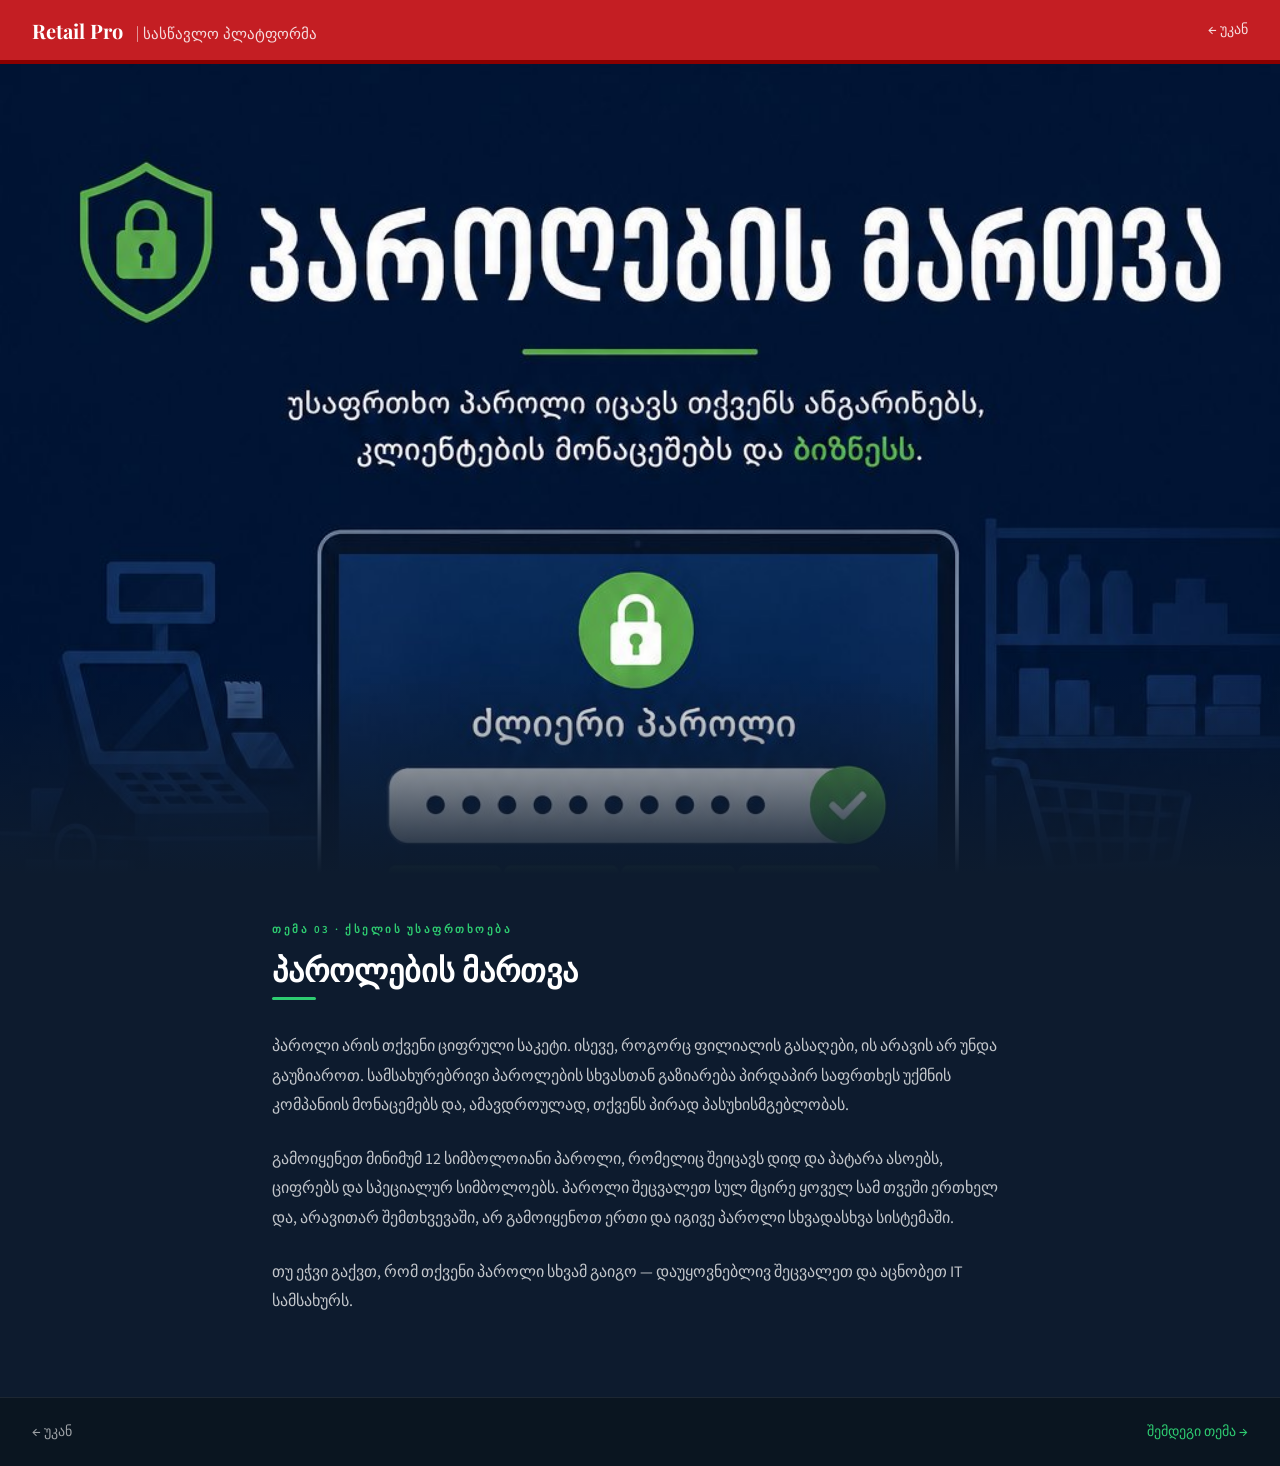
==== password-detail.html @ b62eaf94 "Add files via upload" ====
<!DOCTYPE html>
<html lang="ka">
<head>
  <meta charset="UTF-8" />
  <meta name="viewport" content="width=device-width, initial-scale=1.0" />
  <title>პაროლების მართვა</title>
  <link href="https://fonts.googleapis.com/css2?family=Playfair+Display:wght@400;700&family=Source+Sans+3:wght@400;500;600&display=swap" rel="stylesheet" />
  <style>
    * { margin: 0; padding: 0; box-sizing: border-box; }

    body {
      font-family: 'Source Sans 3', sans-serif;
      color: #fff;
      background: #0d1b2e;
    }

    header {
      background: #C41E23;
      color: #fff;
      padding: 0 2rem;
      display: flex;
      align-items: center;
      justify-content: space-between;
      height: 64px;
      border-bottom: 4px solid #8B0000;
      position: sticky;
      top: 0;
      z-index: 100;
    }

    .logo {
      font-family: 'Playfair Display', serif;
      font-size: 20px;
      font-weight: 700;
    }

    .logo span {
      font-weight: 400;
      opacity: 0.85;
      font-size: 15px;
      margin-left: 8px;
    }

    .back-btn {
      color: rgba(255,255,255,0.85);
      text-decoration: none;
      font-size: 14px;
      font-weight: 500;
      transition: color 0.2s;
    }

    .back-btn:hover { color: #fff; }

    /* ფოტოს სექცია */
    .photo-section {
      position: relative;
      width: 100%;
    }

    .main-photo {
      width: 100%;
      display: block;
      max-height: 90vh;
      object-fit: cover;
      object-position: top;
    }

    /* გარდამავალი ეფექტი ფოტოდან კონტენტზე */
    .photo-fade {
      position: absolute;
      bottom: 0;
      left: 0;
      right: 0;
      height: 200px;
      background: linear-gradient(to bottom, transparent, #0d1b2e);
    }

    /* კონტენტის სექცია */
    .content-section {
      background: #0d1b2e;
      padding: 3rem 2rem 5rem;
      max-width: 800px;
      margin: 0 auto;
    }

    .topic-label {
      font-size: 11px;
      font-weight: 600;
      letter-spacing: 2.5px;
      text-transform: uppercase;
      color: #2ecc71;
      margin-bottom: 0.75rem;
    }

    .content-title {
      font-family: 'Playfair Display', serif;
      font-size: 32px;
      font-weight: 700;
      color: #fff;
      margin-bottom: 0.5rem;
      line-height: 1.25;
    }

    .title-line {
      width: 44px;
      height: 3px;
      background: #2ecc71;
      margin-bottom: 2rem;
      border-radius: 2px;
    }

    .content-text {
      font-size: 16px;
      line-height: 1.85;
      color: rgba(255,255,255,0.75);
      margin-bottom: 1.5rem;
    }

    .content-text:last-child {
      margin-bottom: 0;
    }

    /* გადასვლა უკან */
    .nav-bottom {
      background: #0a1520;
      border-top: 0.5px solid rgba(255,255,255,0.08);
      padding: 1.5rem 2rem;
      display: flex;
      justify-content: space-between;
      align-items: center;
    }

    .nav-btn {
      color: rgba(255,255,255,0.6);
      text-decoration: none;
      font-size: 14px;
      font-weight: 500;
      transition: color 0.2s;
      display: flex;
      align-items: center;
      gap: 6px;
    }

    .nav-btn:hover { color: #fff; }

    .nav-btn.next { color: #2ecc71; }
    .nav-btn.next:hover { color: #27ae60; }

    @media (max-width: 600px) {
      .content-title { font-size: 24px; }
      .content-section { padding: 2rem 1rem 4rem; }
    }
  </style>
</head>
<body>

  <header>
    <div class="logo">Retail Pro <span>| სასწავლო პლატფორმა</span></div>
    <a href="tema3.html" class="back-btn">← უკან</a>
  </header>

  <div class="photo-section">
    <img class="main-photo" src="password-new.png" alt="პაროლების მართვა" />
    <div class="photo-fade"></div>
  </div>

  <div class="content-section">
    <div class="topic-label">თემა 03 · ქსელის უსაფრთხოება</div>
    <div class="content-title">პაროლების მართვა</div>
    <div class="title-line"></div>

    <p class="content-text">
      პაროლი არის თქვენი ციფრული საკეტი. ისევე, როგორც ფილიალის გასაღები, ის არავის არ უნდა გაუზიაროთ. სამსახურებრივი პაროლების სხვასთან გაზიარება პირდაპირ საფრთხეს უქმნის კომპანიის მონაცემებს და, ამავდროულად, თქვენს პირად პასუხისმგებლობას.
    </p>

    <p class="content-text">
      გამოიყენეთ მინიმუმ 12 სიმბოლოიანი პაროლი, რომელიც შეიცავს დიდ და პატარა ასოებს, ციფრებს და სპეციალურ სიმბოლოებს. პაროლი შეცვალეთ სულ მცირე ყოველ სამ თვეში ერთხელ და, არავითარ შემთხვევაში, არ გამოიყენოთ ერთი და იგივე პაროლი სხვადასხვა სისტემაში.
    </p>

    <p class="content-text">
      თუ ეჭვი გაქვთ, რომ თქვენი პაროლი სხვამ გაიგო — დაუყოვნებლივ შეცვალეთ და აცნობეთ IT სამსახურს.
    </p>
  </div>

  <div class="nav-bottom">
    <a href="tema3.html" class="nav-btn">← უკან</a>
    <a href="phishing-detail.html" class="nav-btn next">შემდეგი თემა →</a>
  </div>

</body>
</html>
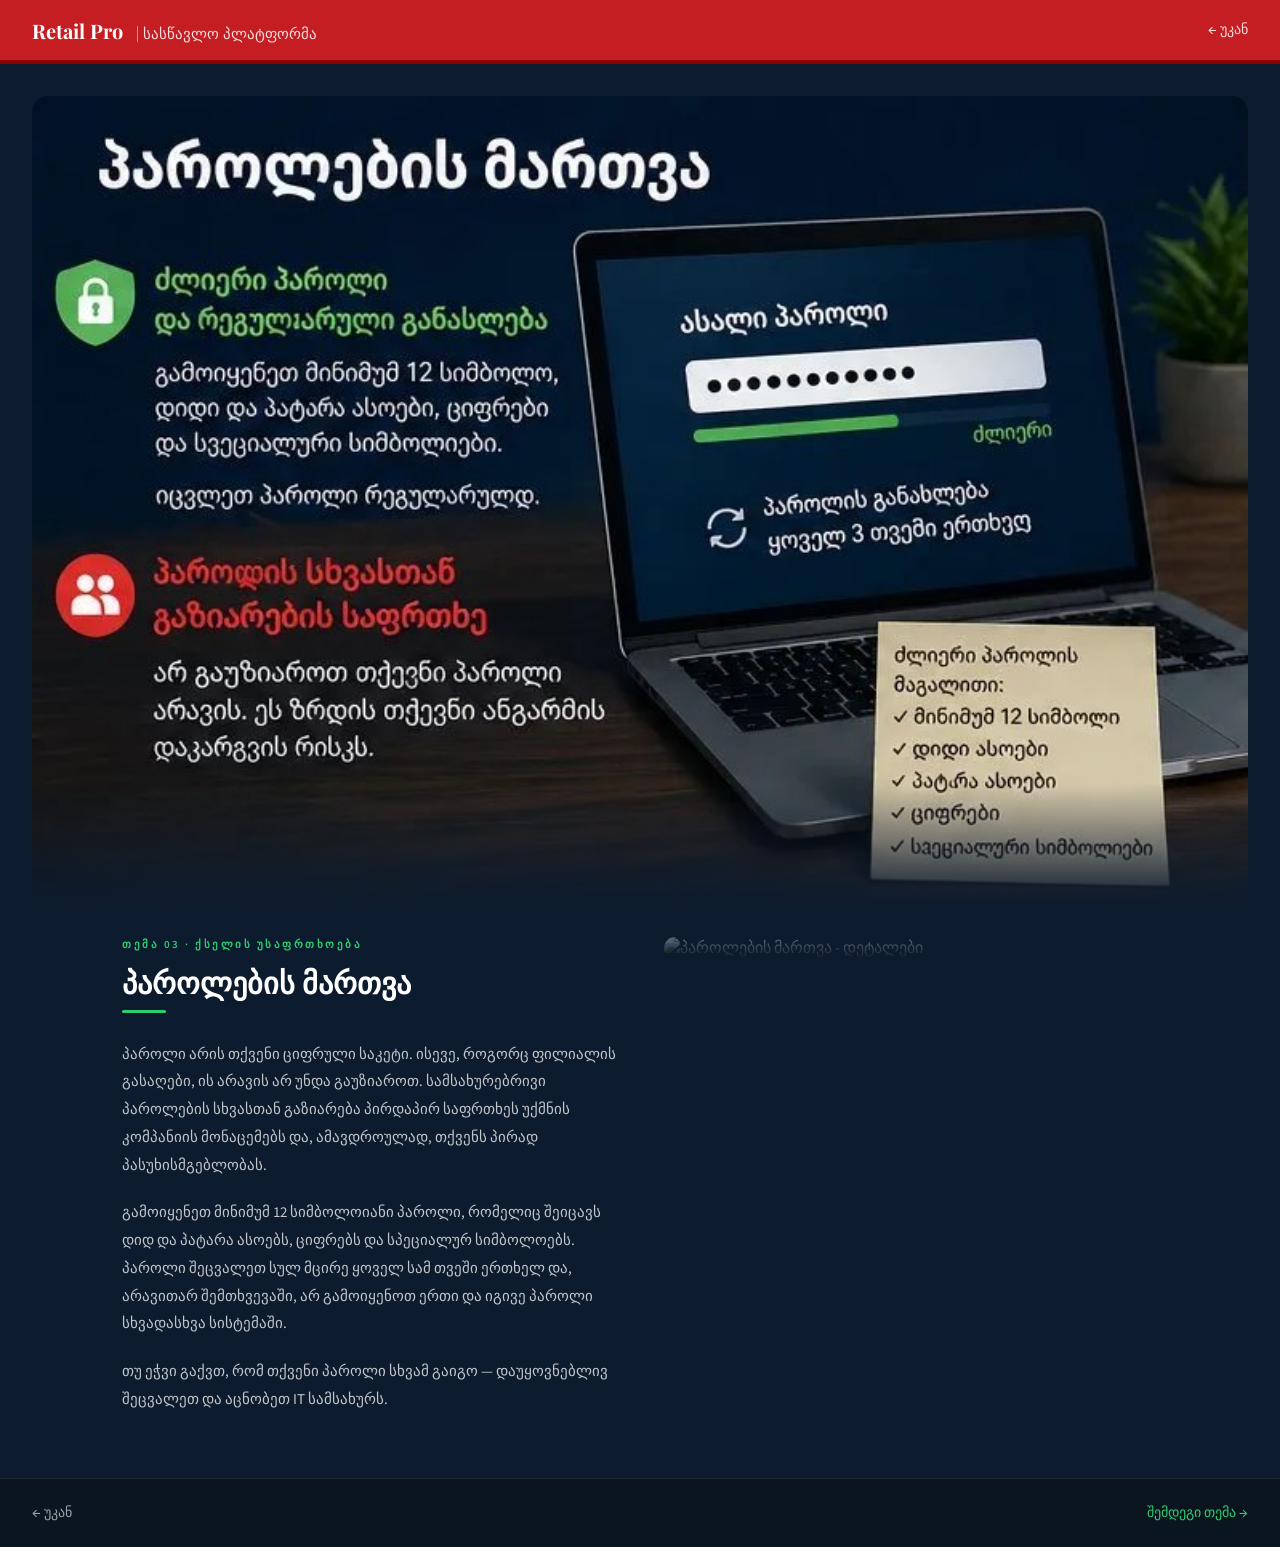
==== commit 55c1ffb2: "Add files via upload" ====
--- a/password-detail.html
+++ b/password-detail.html
@@ -7,148 +7,97 @@
   <link href="https://fonts.googleapis.com/css2?family=Playfair+Display:wght@400;700&family=Source+Sans+3:wght@400;500;600&display=swap" rel="stylesheet" />
   <style>
     * { margin: 0; padding: 0; box-sizing: border-box; }
+    body { font-family: 'Source Sans 3', sans-serif; color: #fff; background: #0d1b2e; }
 
-    body {
-      font-family: 'Source Sans 3', sans-serif;
-      color: #fff;
+    header {
+      background: #C41E23; color: #fff; padding: 0 2rem;
+      display: flex; align-items: center; justify-content: space-between;
+      height: 64px; border-bottom: 4px solid #8B0000;
+      position: sticky; top: 0; z-index: 100;
+    }
+    .logo { font-family: 'Playfair Display', serif; font-size: 20px; font-weight: 700; }
+    .logo span { font-weight: 400; opacity: 0.85; font-size: 15px; margin-left: 8px; }
+    .back-btn { color: rgba(255,255,255,0.85); text-decoration: none; font-size: 14px; font-weight: 500; }
+    .back-btn:hover { color: #fff; }
+
+    /* პირველი დიდი ფოტო */
+    .hero-photo {
+      position: relative;
+      width: 100%;
+      padding: 2rem 2rem 0;
       background: #0d1b2e;
     }
-
-    header {
-      background: #C41E23;
-      color: #fff;
-      padding: 0 2rem;
-      display: flex;
-      align-items: center;
-      justify-content: space-between;
-      height: 64px;
-      border-bottom: 4px solid #8B0000;
-      position: sticky;
-      top: 0;
-      z-index: 100;
+    .hero-photo img {
+      width: 100%;
+      display: block;
+      border-radius: 16px;
+    }
+    .hero-fade {
+      position: absolute;
+      bottom: 0; left: 2rem; right: 2rem;
+      height: 120px;
+      background: linear-gradient(to bottom, transparent, #0d1b2e);
+      border-radius: 0 0 16px 16px;
     }
 
-    .logo {
-      font-family: 'Playfair Display', serif;
-      font-size: 20px;
-      font-weight: 700;
-    }
-
-    .logo span {
-      font-weight: 400;
-      opacity: 0.85;
-      font-size: 15px;
-      margin-left: 8px;
-    }
-
-    .back-btn {
-      color: rgba(255,255,255,0.85);
-      text-decoration: none;
-      font-size: 14px;
-      font-weight: 500;
-      transition: color 0.2s;
-    }
-
-    .back-btn:hover { color: #fff; }
-
-    /* ფოტოს სექცია */
-    .photo-section {
-      position: relative;
-      width: 100%;
-    }
-
-    .main-photo {
-      width: 100%;
-      display: block;
-      max-height: 90vh;
-      object-fit: cover;
-      object-position: top;
-    }
-
-    /* გარდამავალი ეფექტი ფოტოდან კონტენტზე */
-    .photo-fade {
-      position: absolute;
-      bottom: 0;
-      left: 0;
-      right: 0;
-      height: 200px;
-      background: linear-gradient(to bottom, transparent, #0d1b2e);
-    }
-
-    /* კონტენტის სექცია */
-    .content-section {
-      background: #0d1b2e;
-      padding: 3rem 2rem 5rem;
-      max-width: 800px;
+    /* ქვედა სექცია */
+    .bottom-section {
+      padding: 2rem 2rem 4rem;
+      display: grid;
+      grid-template-columns: 1fr 1fr;
+      gap: 3rem;
+      align-items: start;
+      max-width: 1100px;
       margin: 0 auto;
     }
 
     .topic-label {
-      font-size: 11px;
-      font-weight: 600;
-      letter-spacing: 2.5px;
-      text-transform: uppercase;
-      color: #2ecc71;
-      margin-bottom: 0.75rem;
+      font-size: 11px; font-weight: 600; letter-spacing: 2.5px;
+      text-transform: uppercase; color: #2ecc71; margin-bottom: 0.75rem;
+    }
+    .content-title {
+      font-family: 'Playfair Display', serif; font-size: 30px;
+      font-weight: 700; color: #fff; margin-bottom: 0.5rem; line-height: 1.25;
+    }
+    .title-line {
+      width: 44px; height: 3px; background: #2ecc71;
+      margin-bottom: 1.75rem; border-radius: 2px;
+    }
+    .content-text {
+      font-size: 15px; line-height: 1.85;
+      color: rgba(255,255,255,0.75); margin-bottom: 1.25rem;
+    }
+    .content-text:last-child { margin-bottom: 0; }
+
+    .side-photo {
+      border-radius: 16px;
+      overflow: hidden;
+      position: relative;
+    }
+    .side-photo img {
+      width: 100%;
+      display: block;
+      border-radius: 16px;
+    }
+    .side-fade {
+      position: absolute;
+      bottom: 0; left: 0; right: 0;
+      height: 60px;
+      background: linear-gradient(to bottom, transparent, #0d1b2e);
     }
 
-    .content-title {
-      font-family: 'Playfair Display', serif;
-      font-size: 32px;
-      font-weight: 700;
-      color: #fff;
-      margin-bottom: 0.5rem;
-      line-height: 1.25;
+    .nav-bottom {
+      background: #0a1520; border-top: 0.5px solid rgba(255,255,255,0.08);
+      padding: 1.5rem 2rem; display: flex; justify-content: space-between; align-items: center;
     }
+    .nav-btn { color: rgba(255,255,255,0.6); text-decoration: none; font-size: 14px; font-weight: 500; }
+    .nav-btn:hover { color: #fff; }
+    .nav-btn.next { color: #2ecc71; }
 
-    .title-line {
-      width: 44px;
-      height: 3px;
-      background: #2ecc71;
-      margin-bottom: 2rem;
-      border-radius: 2px;
-    }
-
-    .content-text {
-      font-size: 16px;
-      line-height: 1.85;
-      color: rgba(255,255,255,0.75);
-      margin-bottom: 1.5rem;
-    }
-
-    .content-text:last-child {
-      margin-bottom: 0;
-    }
-
-    /* გადასვლა უკან */
-    .nav-bottom {
-      background: #0a1520;
-      border-top: 0.5px solid rgba(255,255,255,0.08);
-      padding: 1.5rem 2rem;
-      display: flex;
-      justify-content: space-between;
-      align-items: center;
-    }
-
-    .nav-btn {
-      color: rgba(255,255,255,0.6);
-      text-decoration: none;
-      font-size: 14px;
-      font-weight: 500;
-      transition: color 0.2s;
-      display: flex;
-      align-items: center;
-      gap: 6px;
-    }
-
-    .nav-btn:hover { color: #fff; }
-
-    .nav-btn.next { color: #2ecc71; }
-    .nav-btn.next:hover { color: #27ae60; }
-
-    @media (max-width: 600px) {
+    @media (max-width: 700px) {
+      .bottom-section { grid-template-columns: 1fr; gap: 2rem; padding: 2rem 1rem 3rem; }
       .content-title { font-size: 24px; }
-      .content-section { padding: 2rem 1rem 4rem; }
+      .hero-photo { padding: 1rem 1rem 0; }
     }
   </style>
 </head>
@@ -159,27 +108,25 @@
     <a href="tema3.html" class="back-btn">← უკან</a>
   </header>
 
-  <div class="photo-section">
-    <img class="main-photo" src="password-new.png" alt="პაროლების მართვა" />
-    <div class="photo-fade"></div>
+  <div class="hero-photo">
+    <img src="password-hero.png" alt="პაროლების მართვა" />
+    <div class="hero-fade"></div>
   </div>
 
-  <div class="content-section">
-    <div class="topic-label">თემა 03 · ქსელის უსაფრთხოება</div>
-    <div class="content-title">პაროლების მართვა</div>
-    <div class="title-line"></div>
+  <div class="bottom-section">
+    <div class="content-left">
+      <div class="topic-label">თემა 03 · ქსელის უსაფრთხოება</div>
+      <div class="content-title">პაროლების მართვა</div>
+      <div class="title-line"></div>
+      <p class="content-text">პაროლი არის თქვენი ციფრული საკეტი. ისევე, როგორც ფილიალის გასაღები, ის არავის არ უნდა გაუზიაროთ. სამსახურებრივი პაროლების სხვასთან გაზიარება პირდაპირ საფრთხეს უქმნის კომპანიის მონაცემებს და, ამავდროულად, თქვენს პირად პასუხისმგებლობას.</p>
+      <p class="content-text">გამოიყენეთ მინიმუმ 12 სიმბოლოიანი პაროლი, რომელიც შეიცავს დიდ და პატარა ასოებს, ციფრებს და სპეციალურ სიმბოლოებს. პაროლი შეცვალეთ სულ მცირე ყოველ სამ თვეში ერთხელ და, არავითარ შემთხვევაში, არ გამოიყენოთ ერთი და იგივე პაროლი სხვადასხვა სისტემაში.</p>
+      <p class="content-text">თუ ეჭვი გაქვთ, რომ თქვენი პაროლი სხვამ გაიგო — დაუყოვნებლივ შეცვალეთ და აცნობეთ IT სამსახურს.</p>
+    </div>
 
-    <p class="content-text">
-      პაროლი არის თქვენი ციფრული საკეტი. ისევე, როგორც ფილიალის გასაღები, ის არავის არ უნდა გაუზიაროთ. სამსახურებრივი პაროლების სხვასთან გაზიარება პირდაპირ საფრთხეს უქმნის კომპანიის მონაცემებს და, ამავდროულად, თქვენს პირად პასუხისმგებლობას.
-    </p>
-
-    <p class="content-text">
-      გამოიყენეთ მინიმუმ 12 სიმბოლოიანი პაროლი, რომელიც შეიცავს დიდ და პატარა ასოებს, ციფრებს და სპეციალურ სიმბოლოებს. პაროლი შეცვალეთ სულ მცირე ყოველ სამ თვეში ერთხელ და, არავითარ შემთხვევაში, არ გამოიყენოთ ერთი და იგივე პაროლი სხვადასხვა სისტემაში.
-    </p>
-
-    <p class="content-text">
-      თუ ეჭვი გაქვთ, რომ თქვენი პაროლი სხვამ გაიგო — დაუყოვნებლივ შეცვალეთ და აცნობეთ IT სამსახურს.
-    </p>
+    <div class="side-photo">
+      <img src="password-main.webp" alt="პაროლების მართვა - დეტალები" />
+      <div class="side-fade"></div>
+    </div>
   </div>
 
   <div class="nav-bottom">
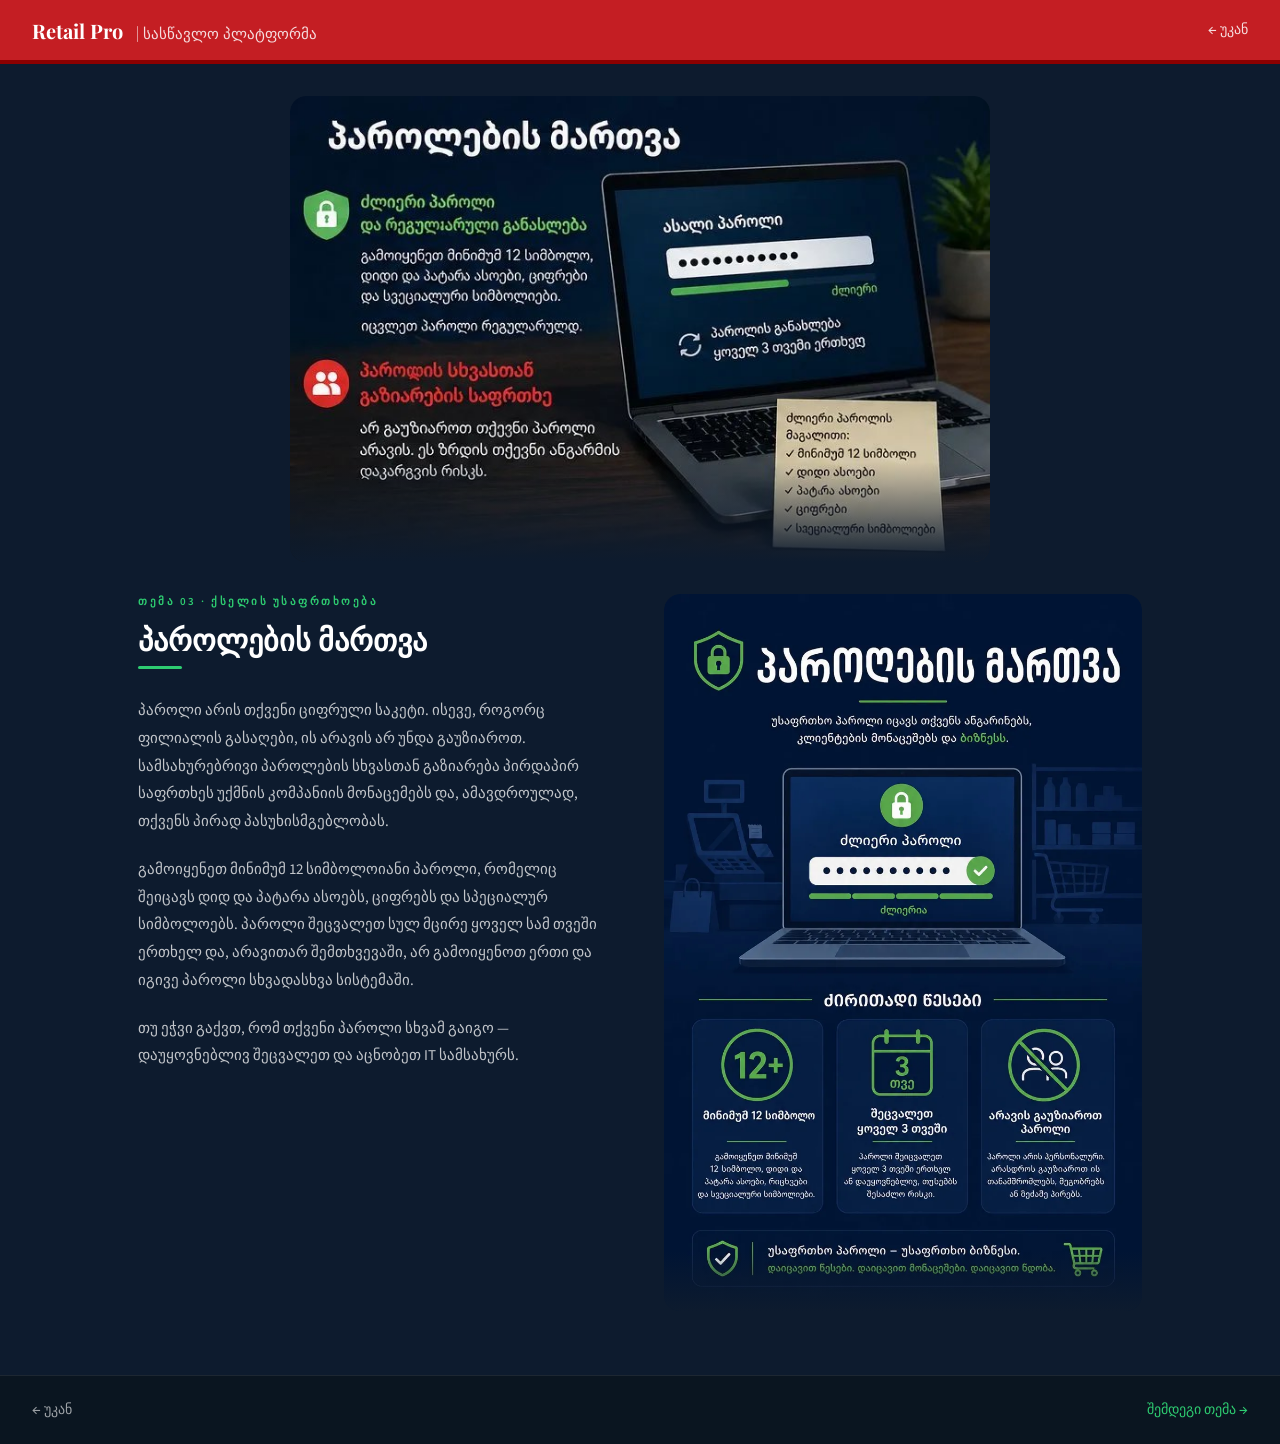
==== commit ed9fbd96: "Add files via upload" ====
--- a/password-detail.html
+++ b/password-detail.html
@@ -20,29 +20,35 @@
     .back-btn { color: rgba(255,255,255,0.85); text-decoration: none; font-size: 14px; font-weight: 500; }
     .back-btn:hover { color: #fff; }
 
-    /* პირველი დიდი ფოტო */
+    /* პირველი ფოტო — პატარა, გვერდებიდან არე */
     .hero-photo {
+      background: #0d1b2e;
+      padding: 2rem 3rem 0;
+      display: flex;
+      justify-content: center;
+    }
+    .hero-photo-wrap {
       position: relative;
+      max-width: 700px;
       width: 100%;
-      padding: 2rem 2rem 0;
-      background: #0d1b2e;
+      border-radius: 16px;
+      overflow: hidden;
     }
-    .hero-photo img {
+    .hero-photo-wrap img {
       width: 100%;
       display: block;
       border-radius: 16px;
     }
     .hero-fade {
       position: absolute;
-      bottom: 0; left: 2rem; right: 2rem;
-      height: 120px;
+      bottom: 0; left: 0; right: 0;
+      height: 100px;
       background: linear-gradient(to bottom, transparent, #0d1b2e);
-      border-radius: 0 0 16px 16px;
     }
 
     /* ქვედა სექცია */
     .bottom-section {
-      padding: 2rem 2rem 4rem;
+      padding: 2rem 3rem 4rem;
       display: grid;
       grid-template-columns: 1fr 1fr;
       gap: 3rem;
@@ -51,40 +57,15 @@
       margin: 0 auto;
     }
 
-    .topic-label {
-      font-size: 11px; font-weight: 600; letter-spacing: 2.5px;
-      text-transform: uppercase; color: #2ecc71; margin-bottom: 0.75rem;
-    }
-    .content-title {
-      font-family: 'Playfair Display', serif; font-size: 30px;
-      font-weight: 700; color: #fff; margin-bottom: 0.5rem; line-height: 1.25;
-    }
-    .title-line {
-      width: 44px; height: 3px; background: #2ecc71;
-      margin-bottom: 1.75rem; border-radius: 2px;
-    }
-    .content-text {
-      font-size: 15px; line-height: 1.85;
-      color: rgba(255,255,255,0.75); margin-bottom: 1.25rem;
-    }
+    .topic-label { font-size: 11px; font-weight: 600; letter-spacing: 2.5px; text-transform: uppercase; color: #2ecc71; margin-bottom: 0.75rem; }
+    .content-title { font-family: 'Playfair Display', serif; font-size: 30px; font-weight: 700; color: #fff; margin-bottom: 0.5rem; line-height: 1.25; }
+    .title-line { width: 44px; height: 3px; background: #2ecc71; margin-bottom: 1.75rem; border-radius: 2px; }
+    .content-text { font-size: 15px; line-height: 1.85; color: rgba(255,255,255,0.75); margin-bottom: 1.25rem; }
     .content-text:last-child { margin-bottom: 0; }
 
-    .side-photo {
-      border-radius: 16px;
-      overflow: hidden;
-      position: relative;
-    }
-    .side-photo img {
-      width: 100%;
-      display: block;
-      border-radius: 16px;
-    }
-    .side-fade {
-      position: absolute;
-      bottom: 0; left: 0; right: 0;
-      height: 60px;
-      background: linear-gradient(to bottom, transparent, #0d1b2e);
-    }
+    .side-photo { border-radius: 16px; overflow: hidden; position: relative; }
+    .side-photo img { width: 100%; display: block; border-radius: 16px; }
+    .side-fade { position: absolute; bottom: 0; left: 0; right: 0; height: 60px; background: linear-gradient(to bottom, transparent, #0d1b2e); }
 
     .nav-bottom {
       background: #0a1520; border-top: 0.5px solid rgba(255,255,255,0.08);
@@ -95,9 +76,9 @@
     .nav-btn.next { color: #2ecc71; }
 
     @media (max-width: 700px) {
+      .hero-photo { padding: 1.5rem 1rem 0; }
       .bottom-section { grid-template-columns: 1fr; gap: 2rem; padding: 2rem 1rem 3rem; }
       .content-title { font-size: 24px; }
-      .hero-photo { padding: 1rem 1rem 0; }
     }
   </style>
 </head>
@@ -109,12 +90,14 @@
   </header>
 
   <div class="hero-photo">
-    <img src="password-hero.png" alt="პაროლების მართვა" />
-    <div class="hero-fade"></div>
+    <div class="hero-photo-wrap">
+      <img src="password-hero.png" alt="პაროლების მართვა" />
+      <div class="hero-fade"></div>
+    </div>
   </div>
 
   <div class="bottom-section">
-    <div class="content-left">
+    <div>
       <div class="topic-label">თემა 03 · ქსელის უსაფრთხოება</div>
       <div class="content-title">პაროლების მართვა</div>
       <div class="title-line"></div>
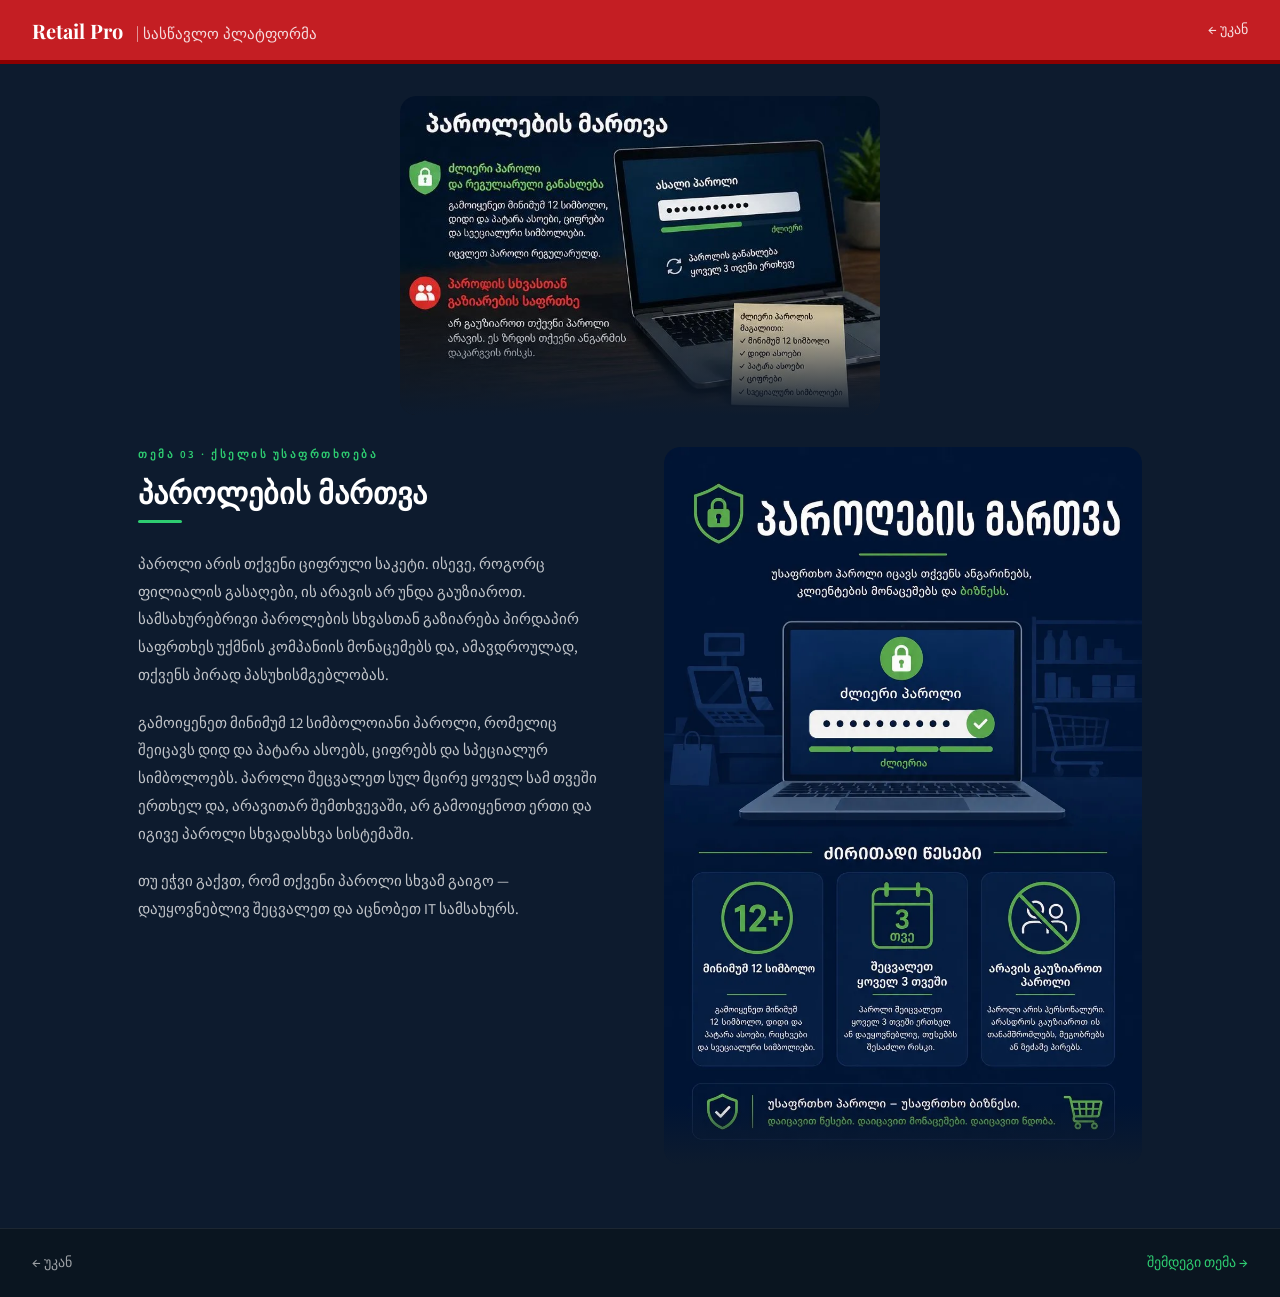
==== commit 17563373: "Add files via upload" ====
--- a/password-detail.html
+++ b/password-detail.html
@@ -29,7 +29,7 @@
     }
     .hero-photo-wrap {
       position: relative;
-      max-width: 700px;
+      max-width: 480px;
       width: 100%;
       border-radius: 16px;
       overflow: hidden;
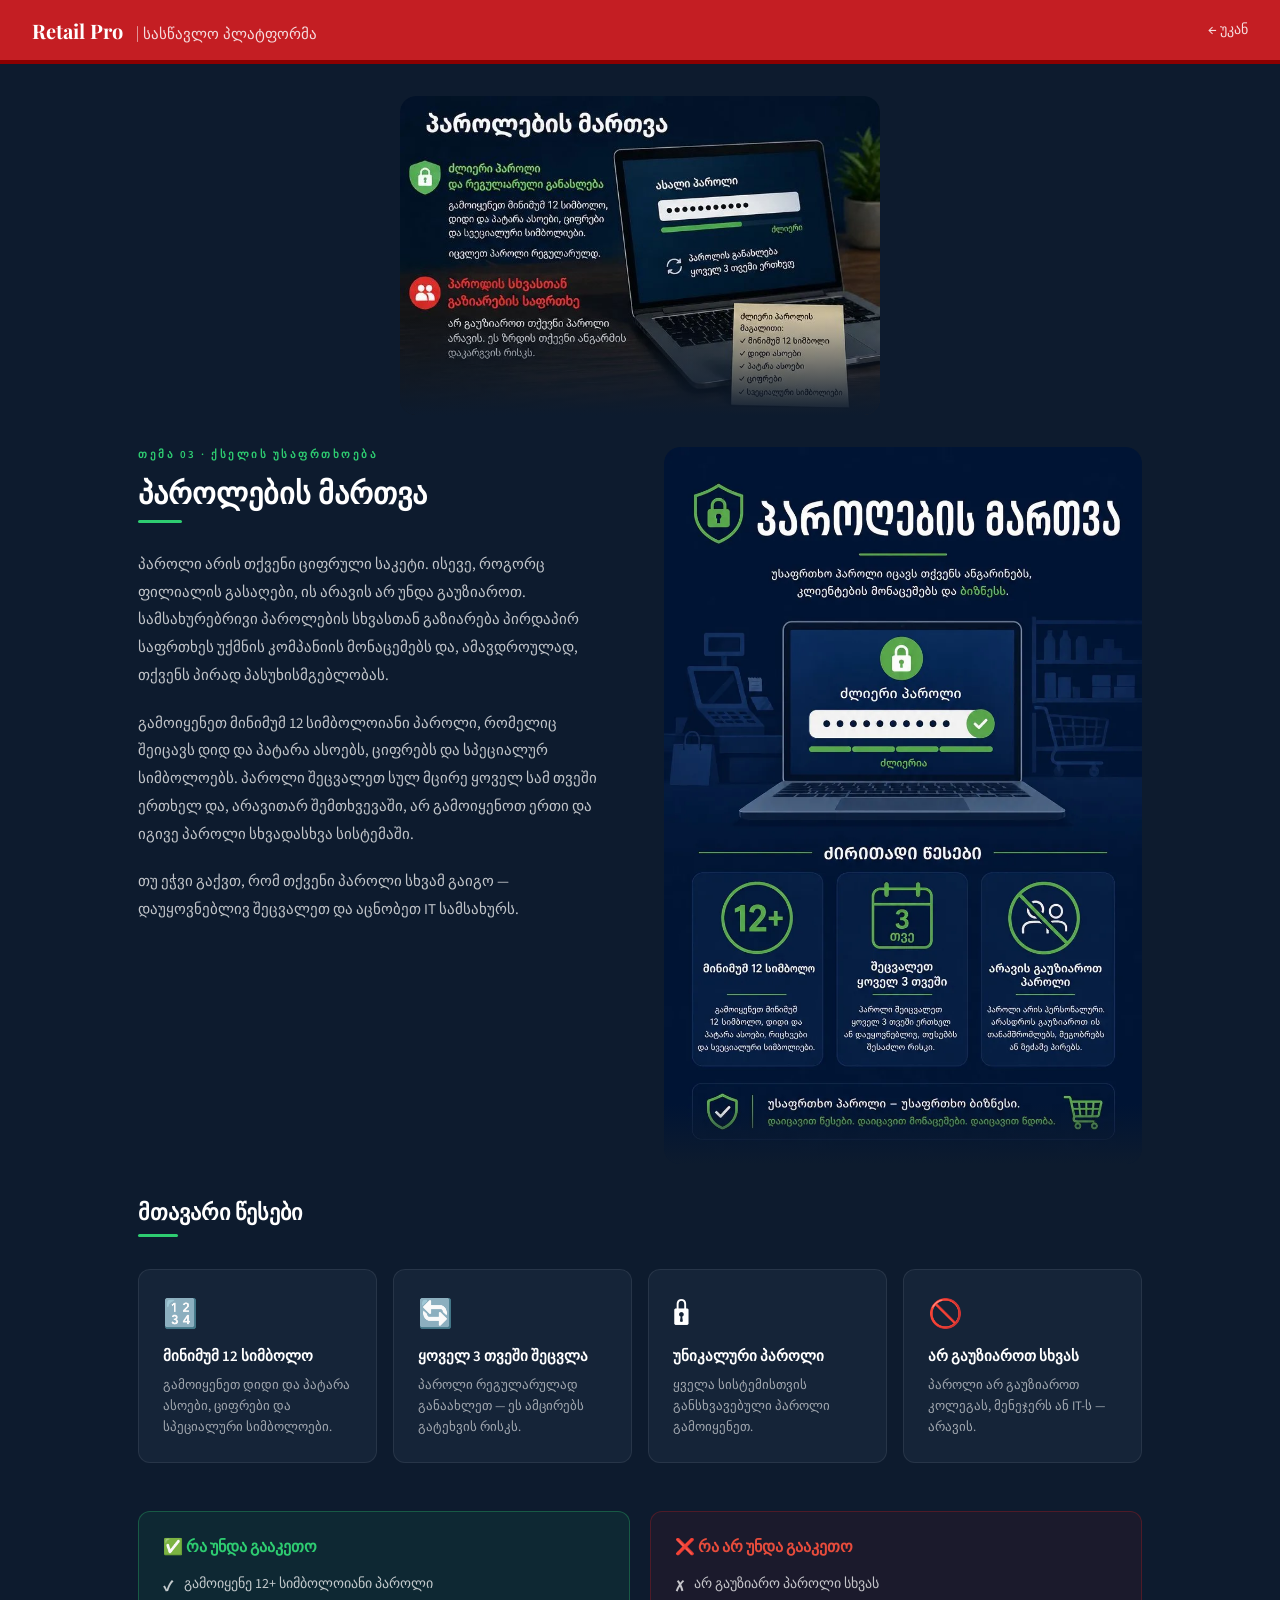
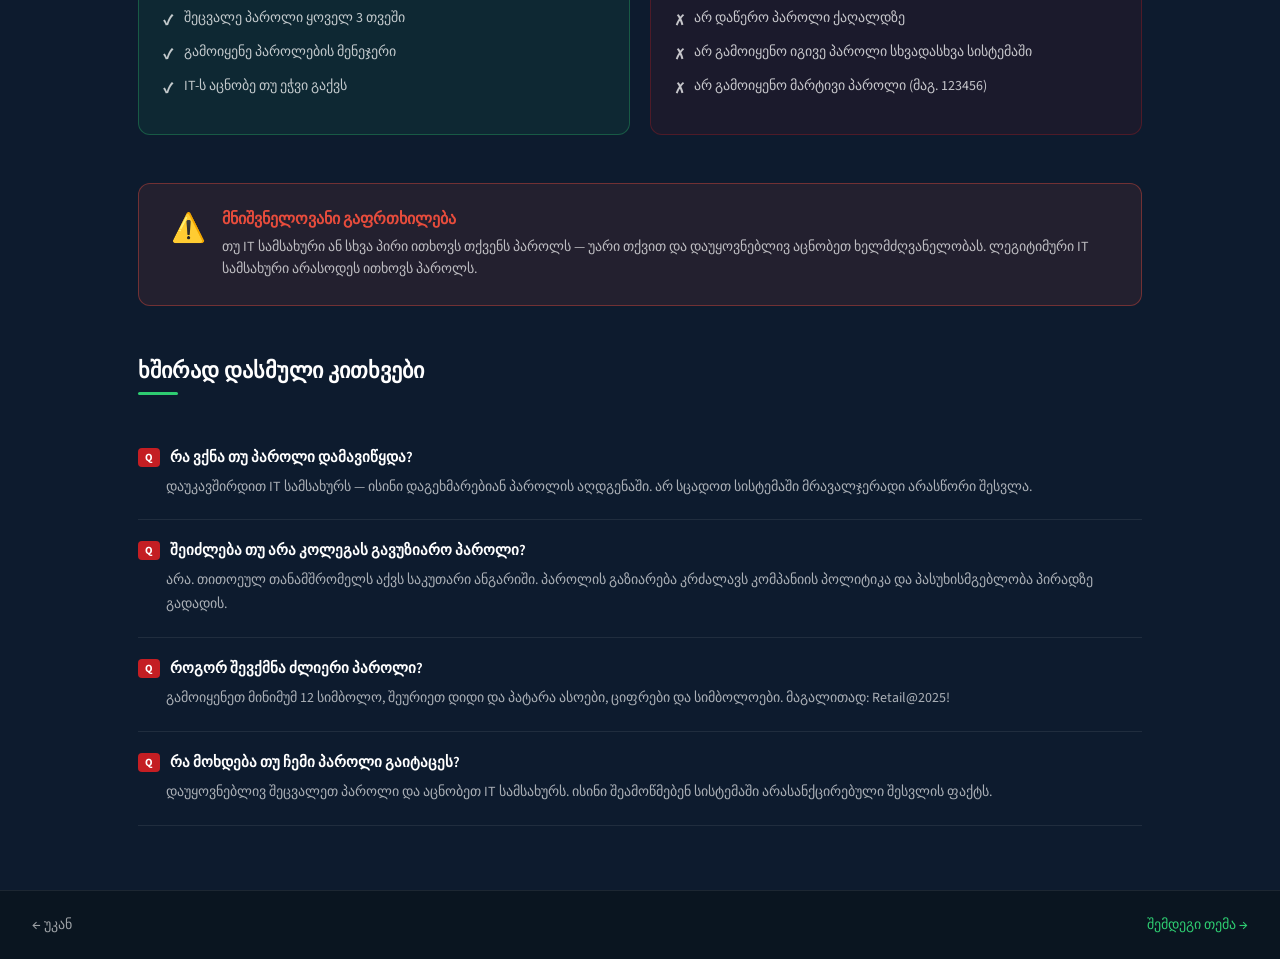
==== commit 6f66c3bf: "Add files via upload" ====
--- a/password-detail.html
+++ b/password-detail.html
@@ -9,75 +9,76 @@
     * { margin: 0; padding: 0; box-sizing: border-box; }
     body { font-family: 'Source Sans 3', sans-serif; color: #fff; background: #0d1b2e; }
 
-    header {
-      background: #C41E23; color: #fff; padding: 0 2rem;
-      display: flex; align-items: center; justify-content: space-between;
-      height: 64px; border-bottom: 4px solid #8B0000;
-      position: sticky; top: 0; z-index: 100;
-    }
+    header { background: #C41E23; color: #fff; padding: 0 2rem; display: flex; align-items: center; justify-content: space-between; height: 64px; border-bottom: 4px solid #8B0000; position: sticky; top: 0; z-index: 100; }
     .logo { font-family: 'Playfair Display', serif; font-size: 20px; font-weight: 700; }
     .logo span { font-weight: 400; opacity: 0.85; font-size: 15px; margin-left: 8px; }
     .back-btn { color: rgba(255,255,255,0.85); text-decoration: none; font-size: 14px; font-weight: 500; }
     .back-btn:hover { color: #fff; }
 
-    /* პირველი ფოტო — პატარა, გვერდებიდან არე */
-    .hero-photo {
-      background: #0d1b2e;
-      padding: 2rem 3rem 0;
-      display: flex;
-      justify-content: center;
-    }
-    .hero-photo-wrap {
-      position: relative;
-      max-width: 480px;
-      width: 100%;
-      border-radius: 16px;
-      overflow: hidden;
-    }
-    .hero-photo-wrap img {
-      width: 100%;
-      display: block;
-      border-radius: 16px;
-    }
-    .hero-fade {
-      position: absolute;
-      bottom: 0; left: 0; right: 0;
-      height: 100px;
-      background: linear-gradient(to bottom, transparent, #0d1b2e);
-    }
-
-    /* ქვედა სექცია */
-    .bottom-section {
-      padding: 2rem 3rem 4rem;
-      display: grid;
-      grid-template-columns: 1fr 1fr;
-      gap: 3rem;
-      align-items: start;
-      max-width: 1100px;
-      margin: 0 auto;
-    }
-
+    /* პირველი ფოტო */
+    .hero-photo { background: #0d1b2e; padding: 2rem 3rem 0; display: flex; justify-content: center; }
+    .hero-photo-wrap { position: relative; max-width: 480px; width: 100%; border-radius: 16px; overflow: hidden; }
+    .hero-photo-wrap img { width: 100%; display: block; border-radius: 16px; }
+    .hero-fade { position: absolute; bottom: 0; left: 0; right: 0; height: 100px; background: linear-gradient(to bottom, transparent, #0d1b2e); }
+
+    /* ქვედა სექცია - ტექსტი + ფოტო */
+    .bottom-section { padding: 2rem 3rem; display: grid; grid-template-columns: 1fr 1fr; gap: 3rem; align-items: start; max-width: 1100px; margin: 0 auto; }
     .topic-label { font-size: 11px; font-weight: 600; letter-spacing: 2.5px; text-transform: uppercase; color: #2ecc71; margin-bottom: 0.75rem; }
     .content-title { font-family: 'Playfair Display', serif; font-size: 30px; font-weight: 700; color: #fff; margin-bottom: 0.5rem; line-height: 1.25; }
     .title-line { width: 44px; height: 3px; background: #2ecc71; margin-bottom: 1.75rem; border-radius: 2px; }
     .content-text { font-size: 15px; line-height: 1.85; color: rgba(255,255,255,0.75); margin-bottom: 1.25rem; }
-    .content-text:last-child { margin-bottom: 0; }
-
     .side-photo { border-radius: 16px; overflow: hidden; position: relative; }
     .side-photo img { width: 100%; display: block; border-radius: 16px; }
     .side-fade { position: absolute; bottom: 0; left: 0; right: 0; height: 60px; background: linear-gradient(to bottom, transparent, #0d1b2e); }
 
-    .nav-bottom {
-      background: #0a1520; border-top: 0.5px solid rgba(255,255,255,0.08);
-      padding: 1.5rem 2rem; display: flex; justify-content: space-between; align-items: center;
-    }
+    /* წესების ბარათები */
+    .cards-section { padding: 0 3rem 3rem; max-width: 1100px; margin: 0 auto; }
+    .cards-title { font-family: 'Playfair Display', serif; font-size: 22px; font-weight: 700; color: #fff; margin-bottom: 0.5rem; }
+    .cards-line { width: 40px; height: 3px; background: #2ecc71; margin-bottom: 2rem; border-radius: 2px; }
+    .cards-grid { display: grid; grid-template-columns: repeat(auto-fit, minmax(220px, 1fr)); gap: 16px; }
+    .rule-card { background: #152438; border: 0.5px solid rgba(255,255,255,0.08); border-radius: 12px; padding: 1.5rem; }
+    .rule-icon { font-size: 28px; margin-bottom: 12px; display: block; }
+    .rule-card h4 { font-size: 15px; font-weight: 600; color: #fff; margin-bottom: 8px; }
+    .rule-card p { font-size: 13px; color: rgba(255,255,255,0.6); line-height: 1.6; }
+
+    /* Do's & Don'ts */
+    .dos-section { padding: 0 3rem 3rem; max-width: 1100px; margin: 0 auto; }
+    .dos-grid { display: grid; grid-template-columns: 1fr 1fr; gap: 20px; }
+    .dos-box { border-radius: 12px; padding: 1.5rem; }
+    .dos-box.do { background: rgba(46,204,113,0.08); border: 0.5px solid rgba(46,204,113,0.3); }
+    .dos-box.dont { background: rgba(196,30,35,0.08); border: 0.5px solid rgba(196,30,35,0.3); }
+    .dos-box h4 { font-size: 16px; font-weight: 700; margin-bottom: 1rem; }
+    .dos-box.do h4 { color: #2ecc71; }
+    .dos-box.dont h4 { color: #e74c3c; }
+    .dos-item { display: flex; align-items: flex-start; gap: 10px; margin-bottom: 10px; font-size: 14px; color: rgba(255,255,255,0.75); line-height: 1.5; }
+    .dos-item span { flex-shrink: 0; font-size: 16px; }
+
+    /* გაფრთხილება */
+    .warning-section { padding: 0 3rem 3rem; max-width: 1100px; margin: 0 auto; }
+    .warning-box { background: rgba(231,76,60,0.1); border: 1px solid rgba(231,76,60,0.4); border-radius: 12px; padding: 1.5rem 2rem; display: flex; align-items: flex-start; gap: 16px; }
+    .warning-icon { font-size: 28px; flex-shrink: 0; }
+    .warning-box h4 { font-size: 16px; font-weight: 700; color: #e74c3c; margin-bottom: 6px; }
+    .warning-box p { font-size: 14px; color: rgba(255,255,255,0.7); line-height: 1.6; }
+
+    /* FAQ */
+    .faq-section { padding: 0 3rem 4rem; max-width: 1100px; margin: 0 auto; }
+    .faq-title { font-family: 'Playfair Display', serif; font-size: 22px; font-weight: 700; color: #fff; margin-bottom: 0.5rem; }
+    .faq-line { width: 40px; height: 3px; background: #2ecc71; margin-bottom: 2rem; border-radius: 2px; }
+    .faq-item { border-bottom: 0.5px solid rgba(255,255,255,0.08); padding: 1.25rem 0; }
+    .faq-q { font-size: 15px; font-weight: 600; color: #fff; margin-bottom: 8px; display: flex; align-items: center; gap: 10px; }
+    .faq-q::before { content: 'Q'; background: #C41E23; color: #fff; font-size: 11px; font-weight: 700; padding: 2px 7px; border-radius: 4px; flex-shrink: 0; }
+    .faq-a { font-size: 14px; color: rgba(255,255,255,0.65); line-height: 1.7; padding-left: 28px; }
+
+    /* ნავიგაცია */
+    .nav-bottom { background: #0a1520; border-top: 0.5px solid rgba(255,255,255,0.08); padding: 1.5rem 2rem; display: flex; justify-content: space-between; align-items: center; }
     .nav-btn { color: rgba(255,255,255,0.6); text-decoration: none; font-size: 14px; font-weight: 500; }
     .nav-btn:hover { color: #fff; }
     .nav-btn.next { color: #2ecc71; }
 
     @media (max-width: 700px) {
       .hero-photo { padding: 1.5rem 1rem 0; }
-      .bottom-section { grid-template-columns: 1fr; gap: 2rem; padding: 2rem 1rem 3rem; }
+      .bottom-section, .cards-section, .dos-section, .warning-section, .faq-section { padding-left: 1rem; padding-right: 1rem; }
+      .bottom-section, .dos-grid { grid-template-columns: 1fr; }
       .content-title { font-size: 24px; }
     }
   </style>
@@ -85,10 +86,13 @@
 <body>
 
   <header>
-    <div class="logo">Retail Pro <span>| სასწავლო პლატფორმა</span></div>
+    <a href="index.html" style="text-decoration:none; color:#fff;">
+      <div class="logo">Retail Pro <span>| სასწავლო პლატფორმა</span></div>
+    </a>
     <a href="tema3.html" class="back-btn">← უკან</a>
   </header>
 
+  <!-- პირველი ფოტო -->
   <div class="hero-photo">
     <div class="hero-photo-wrap">
       <img src="password-hero.png" alt="პაროლების მართვა" />
@@ -96,6 +100,7 @@
     </div>
   </div>
 
+  <!-- ტექსტი + მეორე ფოტო -->
   <div class="bottom-section">
     <div>
       <div class="topic-label">თემა 03 · ქსელის უსაფრთხოება</div>
@@ -105,13 +110,93 @@
       <p class="content-text">გამოიყენეთ მინიმუმ 12 სიმბოლოიანი პაროლი, რომელიც შეიცავს დიდ და პატარა ასოებს, ციფრებს და სპეციალურ სიმბოლოებს. პაროლი შეცვალეთ სულ მცირე ყოველ სამ თვეში ერთხელ და, არავითარ შემთხვევაში, არ გამოიყენოთ ერთი და იგივე პაროლი სხვადასხვა სისტემაში.</p>
       <p class="content-text">თუ ეჭვი გაქვთ, რომ თქვენი პაროლი სხვამ გაიგო — დაუყოვნებლივ შეცვალეთ და აცნობეთ IT სამსახურს.</p>
     </div>
-
     <div class="side-photo">
       <img src="password-main.webp" alt="პაროლების მართვა - დეტალები" />
       <div class="side-fade"></div>
     </div>
   </div>
 
+  <!-- წესების ბარათები -->
+  <div class="cards-section">
+    <div class="cards-title">მთავარი წესები</div>
+    <div class="cards-line"></div>
+    <div class="cards-grid">
+      <div class="rule-card">
+        <span class="rule-icon">🔢</span>
+        <h4>მინიმუმ 12 სიმბოლო</h4>
+        <p>გამოიყენეთ დიდი და პატარა ასოები, ციფრები და სპეციალური სიმბოლოები.</p>
+      </div>
+      <div class="rule-card">
+        <span class="rule-icon">🔄</span>
+        <h4>ყოველ 3 თვეში შეცვლა</h4>
+        <p>პაროლი რეგულარულად განაახლეთ — ეს ამცირებს გატეხვის რისკს.</p>
+      </div>
+      <div class="rule-card">
+        <span class="rule-icon">🔒</span>
+        <h4>უნიკალური პაროლი</h4>
+        <p>ყველა სისტემისთვის განსხვავებული პაროლი გამოიყენეთ.</p>
+      </div>
+      <div class="rule-card">
+        <span class="rule-icon">🚫</span>
+        <h4>არ გაუზიაროთ სხვას</h4>
+        <p>პაროლი არ გაუზიაროთ კოლეგას, მენეჯერს ან IT-ს — არავის.</p>
+      </div>
+    </div>
+  </div>
+
+  <!-- Do's & Don'ts -->
+  <div class="dos-section">
+    <div class="dos-grid">
+      <div class="dos-box do">
+        <h4>✅ რა უნდა გააკეთო</h4>
+        <div class="dos-item"><span>✔</span> გამოიყენე 12+ სიმბოლოიანი პაროლი</div>
+        <div class="dos-item"><span>✔</span> შეცვალე პაროლი ყოველ 3 თვეში</div>
+        <div class="dos-item"><span>✔</span> გამოიყენე პაროლების მენეჯერი</div>
+        <div class="dos-item"><span>✔</span> IT-ს აცნობე თუ ეჭვი გაქვს</div>
+      </div>
+      <div class="dos-box dont">
+        <h4>❌ რა არ უნდა გააკეთო</h4>
+        <div class="dos-item"><span>✘</span> არ გაუზიარო პაროლი სხვას</div>
+        <div class="dos-item"><span>✘</span> არ დაწერო პაროლი ქაღალდზე</div>
+        <div class="dos-item"><span>✘</span> არ გამოიყენო იგივე პაროლი სხვადასხვა სისტემაში</div>
+        <div class="dos-item"><span>✘</span> არ გამოიყენო მარტივი პაროლი (მაგ. 123456)</div>
+      </div>
+    </div>
+  </div>
+
+  <!-- გაფრთხილება -->
+  <div class="warning-section">
+    <div class="warning-box">
+      <div class="warning-icon">⚠️</div>
+      <div>
+        <h4>მნიშვნელოვანი გაფრთხილება</h4>
+        <p>თუ IT სამსახური ან სხვა პირი ითხოვს თქვენს პაროლს — უარი თქვით და დაუყოვნებლივ აცნობეთ ხელმძღვანელობას. ლეგიტიმური IT სამსახური არასოდეს ითხოვს პაროლს.</p>
+      </div>
+    </div>
+  </div>
+
+  <!-- FAQ -->
+  <div class="faq-section">
+    <div class="faq-title">ხშირად დასმული კითხვები</div>
+    <div class="faq-line"></div>
+    <div class="faq-item">
+      <div class="faq-q">რა ვქნა თუ პაროლი დამავიწყდა?</div>
+      <div class="faq-a">დაუკავშირდით IT სამსახურს — ისინი დაგეხმარებიან პაროლის აღდგენაში. არ სცადოთ სისტემაში მრავალჯერადი არასწორი შესვლა.</div>
+    </div>
+    <div class="faq-item">
+      <div class="faq-q">შეიძლება თუ არა კოლეგას გავუზიარო პაროლი?</div>
+      <div class="faq-a">არა. თითოეულ თანამშრომელს აქვს საკუთარი ანგარიში. პაროლის გაზიარება კრძალავს კომპანიის პოლიტიკა და პასუხისმგებლობა პირადზე გადადის.</div>
+    </div>
+    <div class="faq-item">
+      <div class="faq-q">როგორ შევქმნა ძლიერი პაროლი?</div>
+      <div class="faq-a">გამოიყენეთ მინიმუმ 12 სიმბოლო, შეურიეთ დიდი და პატარა ასოები, ციფრები და სიმბოლოები. მაგალითად: Retail@2025!</div>
+    </div>
+    <div class="faq-item">
+      <div class="faq-q">რა მოხდება თუ ჩემი პაროლი გაიტაცეს?</div>
+      <div class="faq-a">დაუყოვნებლივ შეცვალეთ პაროლი და აცნობეთ IT სამსახურს. ისინი შეამოწმებენ სისტემაში არასანქცირებული შესვლის ფაქტს.</div>
+    </div>
+  </div>
+
   <div class="nav-bottom">
     <a href="tema3.html" class="nav-btn">← უკან</a>
     <a href="phishing-detail.html" class="nav-btn next">შემდეგი თემა →</a>
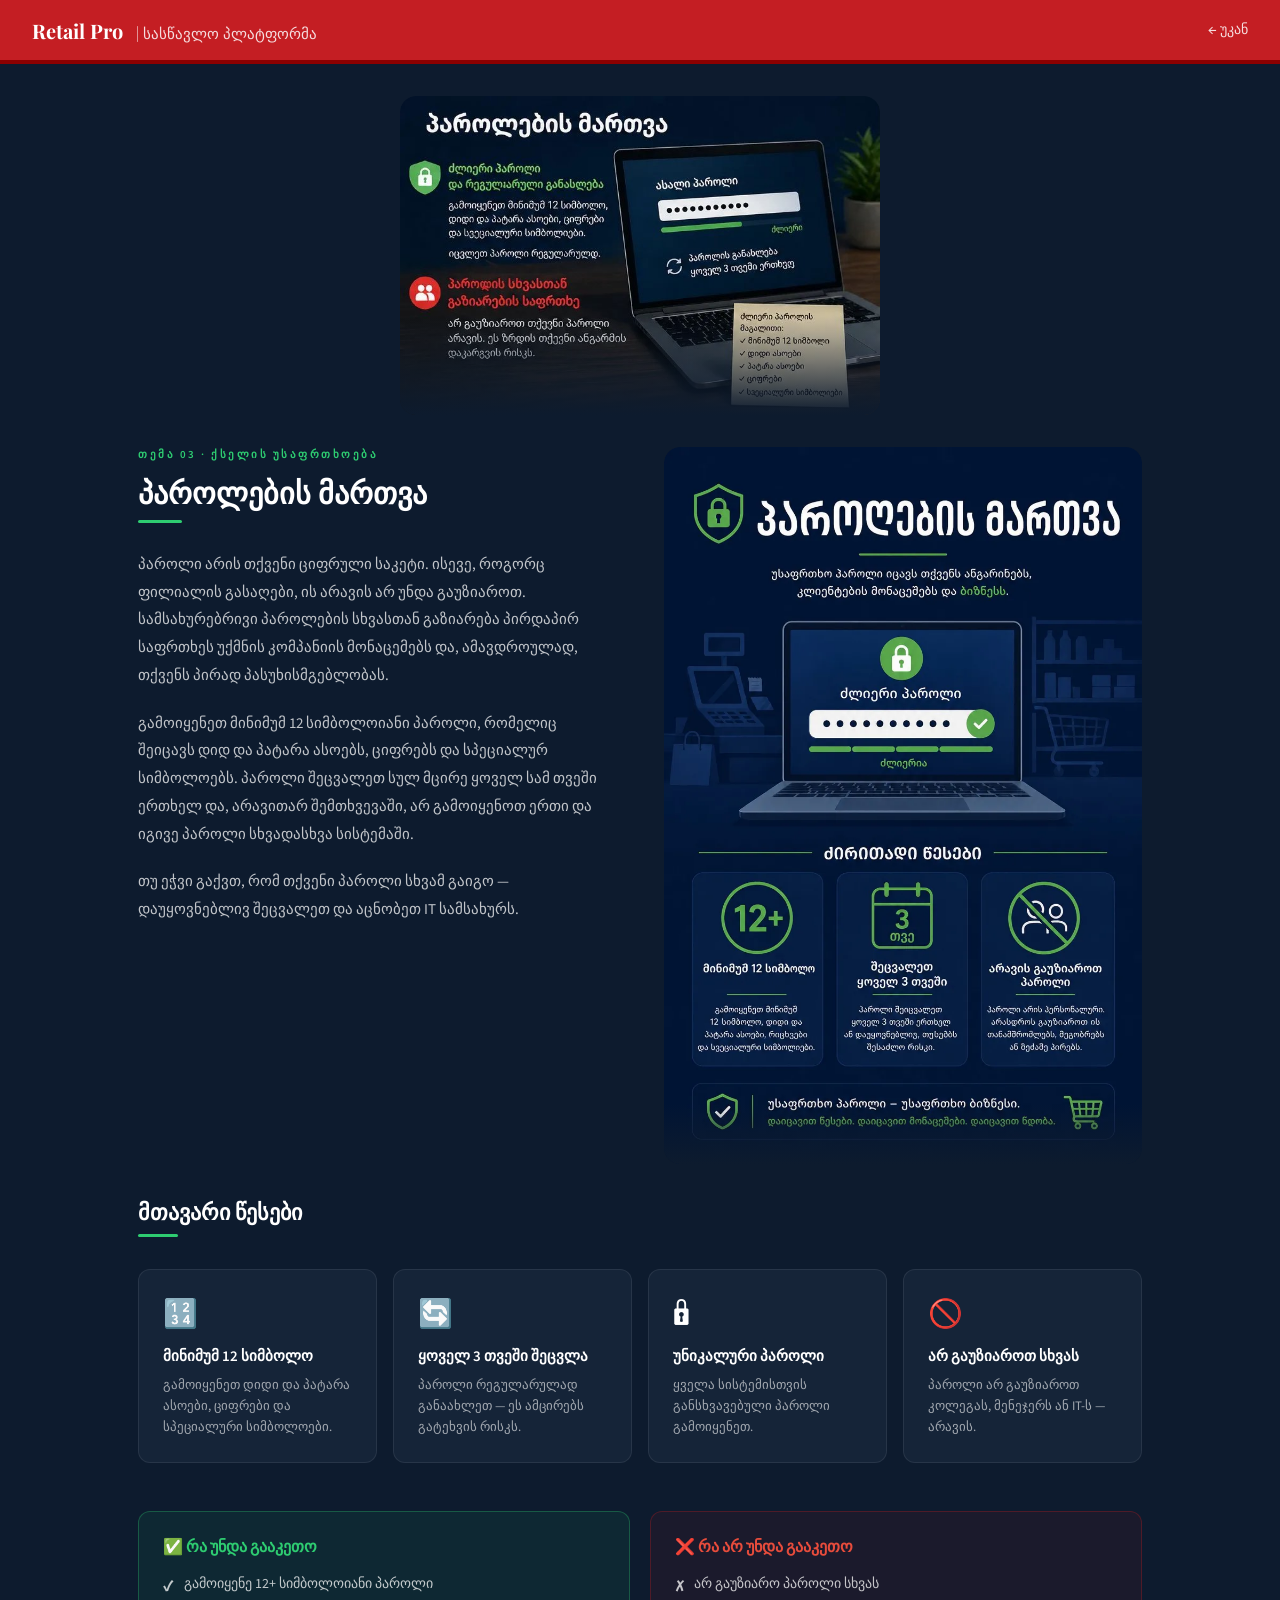
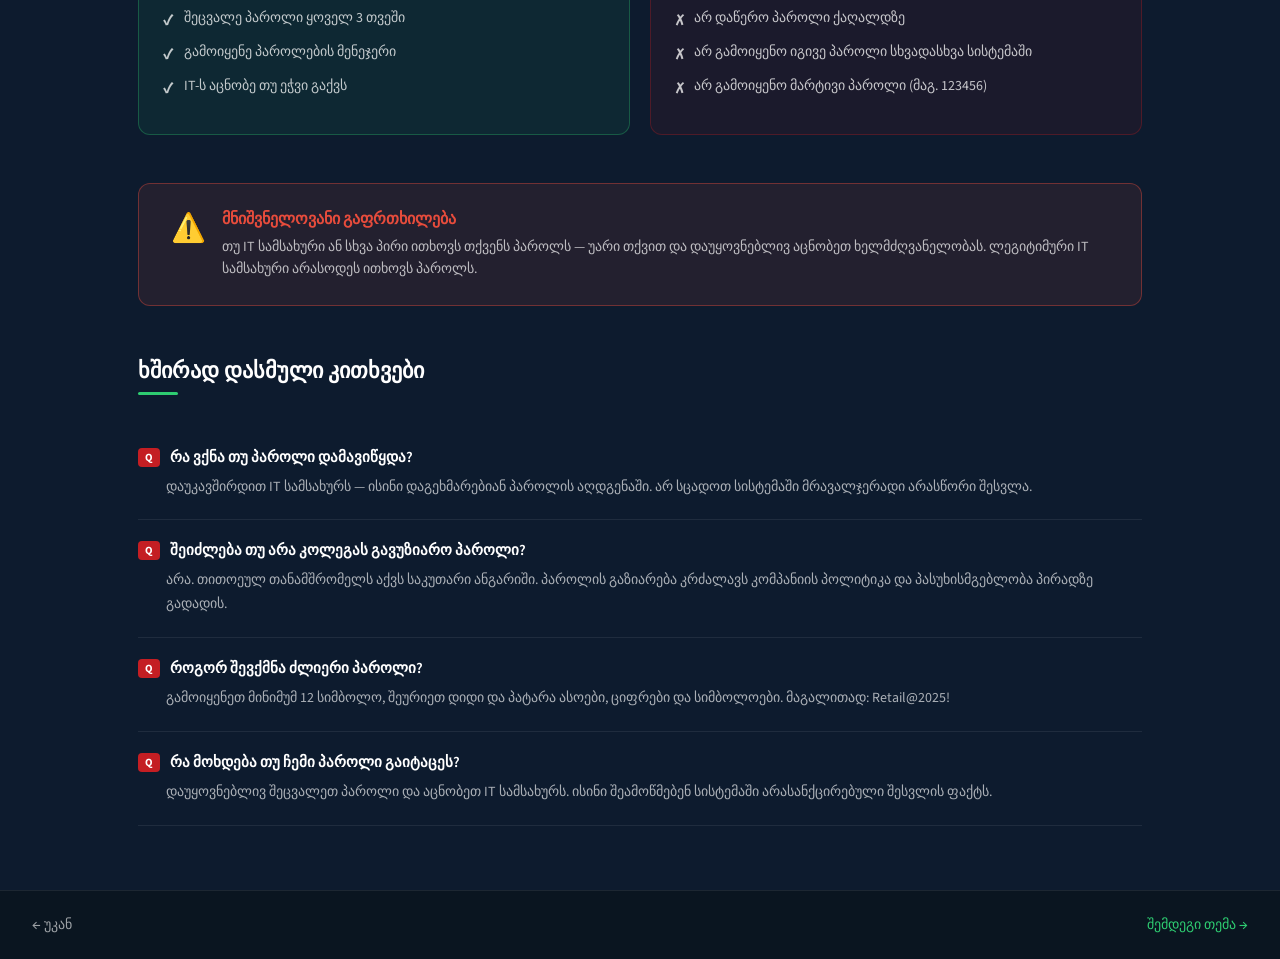
==== commit 7aedb7f9: "Add files via upload" ====
--- a/password-detail.html
+++ b/password-detail.html
@@ -9,20 +9,24 @@
     * { margin: 0; padding: 0; box-sizing: border-box; }
     body { font-family: 'Source Sans 3', sans-serif; color: #fff; background: #0d1b2e; }
 
-    header { background: #C41E23; color: #fff; padding: 0 2rem; display: flex; align-items: center; justify-content: space-between; height: 64px; border-bottom: 4px solid #8B0000; position: sticky; top: 0; z-index: 100; }
+    .bg-canvas { position: fixed; top: 0; left: 0; right: 0; bottom: 0; overflow: hidden; z-index: 0; pointer-events: none; }
+    .float-item { position: absolute; color: rgba(46,204,113,0.1); font-size: 28px; animation: floatUp linear infinite; user-select: none; pointer-events: none; }
+    .float-item.dots { font-size: 15px; color: rgba(255,255,255,0.05); letter-spacing: 4px; font-family: monospace; }
+    @keyframes floatUp { 0% { transform: translateY(110vh) rotate(0deg); opacity: 0; } 10% { opacity: 1; } 90% { opacity: 1; } 100% { transform: translateY(-20vh) rotate(15deg); opacity: 0; } }
+    header { position: relative; z-index: 2; background: #C41E23; color: #fff; padding: 0 2rem; display: flex; align-items: center; justify-content: space-between; height: 64px; border-bottom: 4px solid #8B0000; position: sticky; top: 0; z-index: 100; }
     .logo { font-family: 'Playfair Display', serif; font-size: 20px; font-weight: 700; }
     .logo span { font-weight: 400; opacity: 0.85; font-size: 15px; margin-left: 8px; }
     .back-btn { color: rgba(255,255,255,0.85); text-decoration: none; font-size: 14px; font-weight: 500; }
     .back-btn:hover { color: #fff; }
 
     /* პირველი ფოტო */
-    .hero-photo { background: #0d1b2e; padding: 2rem 3rem 0; display: flex; justify-content: center; }
+    .hero-photo { position: relative; z-index: 1; background: #0d1b2e; padding: 2rem 3rem 0; display: flex; justify-content: center; }
     .hero-photo-wrap { position: relative; max-width: 480px; width: 100%; border-radius: 16px; overflow: hidden; }
     .hero-photo-wrap img { width: 100%; display: block; border-radius: 16px; }
     .hero-fade { position: absolute; bottom: 0; left: 0; right: 0; height: 100px; background: linear-gradient(to bottom, transparent, #0d1b2e); }
 
     /* ქვედა სექცია - ტექსტი + ფოტო */
-    .bottom-section { padding: 2rem 3rem; display: grid; grid-template-columns: 1fr 1fr; gap: 3rem; align-items: start; max-width: 1100px; margin: 0 auto; }
+    .bottom-section { position: relative; z-index: 1; padding: 2rem 3rem; display: grid; grid-template-columns: 1fr 1fr; gap: 3rem; align-items: start; max-width: 1100px; margin: 0 auto; }
     .topic-label { font-size: 11px; font-weight: 600; letter-spacing: 2.5px; text-transform: uppercase; color: #2ecc71; margin-bottom: 0.75rem; }
     .content-title { font-family: 'Playfair Display', serif; font-size: 30px; font-weight: 700; color: #fff; margin-bottom: 0.5rem; line-height: 1.25; }
     .title-line { width: 44px; height: 3px; background: #2ecc71; margin-bottom: 1.75rem; border-radius: 2px; }
@@ -32,7 +36,7 @@
     .side-fade { position: absolute; bottom: 0; left: 0; right: 0; height: 60px; background: linear-gradient(to bottom, transparent, #0d1b2e); }
 
     /* წესების ბარათები */
-    .cards-section { padding: 0 3rem 3rem; max-width: 1100px; margin: 0 auto; }
+    .cards-section { position: relative; z-index: 1; padding: 0 3rem 3rem; max-width: 1100px; margin: 0 auto; }
     .cards-title { font-family: 'Playfair Display', serif; font-size: 22px; font-weight: 700; color: #fff; margin-bottom: 0.5rem; }
     .cards-line { width: 40px; height: 3px; background: #2ecc71; margin-bottom: 2rem; border-radius: 2px; }
     .cards-grid { display: grid; grid-template-columns: repeat(auto-fit, minmax(220px, 1fr)); gap: 16px; }
@@ -42,7 +46,7 @@
     .rule-card p { font-size: 13px; color: rgba(255,255,255,0.6); line-height: 1.6; }
 
     /* Do's & Don'ts */
-    .dos-section { padding: 0 3rem 3rem; max-width: 1100px; margin: 0 auto; }
+    .dos-section { position: relative; z-index: 1; padding: 0 3rem 3rem; max-width: 1100px; margin: 0 auto; }
     .dos-grid { display: grid; grid-template-columns: 1fr 1fr; gap: 20px; }
     .dos-box { border-radius: 12px; padding: 1.5rem; }
     .dos-box.do { background: rgba(46,204,113,0.08); border: 0.5px solid rgba(46,204,113,0.3); }
@@ -54,14 +58,14 @@
     .dos-item span { flex-shrink: 0; font-size: 16px; }
 
     /* გაფრთხილება */
-    .warning-section { padding: 0 3rem 3rem; max-width: 1100px; margin: 0 auto; }
+    .warning-section { position: relative; z-index: 1; padding: 0 3rem 3rem; max-width: 1100px; margin: 0 auto; }
     .warning-box { background: rgba(231,76,60,0.1); border: 1px solid rgba(231,76,60,0.4); border-radius: 12px; padding: 1.5rem 2rem; display: flex; align-items: flex-start; gap: 16px; }
     .warning-icon { font-size: 28px; flex-shrink: 0; }
     .warning-box h4 { font-size: 16px; font-weight: 700; color: #e74c3c; margin-bottom: 6px; }
     .warning-box p { font-size: 14px; color: rgba(255,255,255,0.7); line-height: 1.6; }
 
     /* FAQ */
-    .faq-section { padding: 0 3rem 4rem; max-width: 1100px; margin: 0 auto; }
+    .faq-section { position: relative; z-index: 1; padding: 0 3rem 4rem; max-width: 1100px; margin: 0 auto; }
     .faq-title { font-family: 'Playfair Display', serif; font-size: 22px; font-weight: 700; color: #fff; margin-bottom: 0.5rem; }
     .faq-line { width: 40px; height: 3px; background: #2ecc71; margin-bottom: 2rem; border-radius: 2px; }
     .faq-item { border-bottom: 0.5px solid rgba(255,255,255,0.08); padding: 1.25rem 0; }
@@ -70,7 +74,7 @@
     .faq-a { font-size: 14px; color: rgba(255,255,255,0.65); line-height: 1.7; padding-left: 28px; }
 
     /* ნავიგაცია */
-    .nav-bottom { background: #0a1520; border-top: 0.5px solid rgba(255,255,255,0.08); padding: 1.5rem 2rem; display: flex; justify-content: space-between; align-items: center; }
+    .nav-bottom { position: relative; z-index: 1; background: #0a1520; border-top: 0.5px solid rgba(255,255,255,0.08); padding: 1.5rem 2rem; display: flex; justify-content: space-between; align-items: center; }
     .nav-btn { color: rgba(255,255,255,0.6); text-decoration: none; font-size: 14px; font-weight: 500; }
     .nav-btn:hover { color: #fff; }
     .nav-btn.next { color: #2ecc71; }
@@ -84,6 +88,7 @@
   </style>
 </head>
 <body>
+  <div class="bg-canvas" id="bg-canvas"></div>
 
   <header>
     <a href="index.html" style="text-decoration:none; color:#fff;">
@@ -202,5 +207,33 @@
     <a href="phishing-detail.html" class="nav-btn next">შემდეგი თემა →</a>
   </div>
 
+
+<script>
+const canvas = document.getElementById('bg-canvas');
+const items = [
+  { text: '🔒', cls: 'float-item' },
+  { text: '••••••••', cls: 'float-item dots' },
+  { text: '🔒', cls: 'float-item' },
+  { text: '••••••', cls: 'float-item dots' },
+  { text: '🔒', cls: 'float-item' },
+  { text: '••••••••••', cls: 'float-item dots' },
+  { text: '🔒', cls: 'float-item' },
+  { text: '••••', cls: 'float-item dots' },
+  { text: '🔒', cls: 'float-item' },
+  { text: '••••••', cls: 'float-item dots' },
+  { text: '🔒', cls: 'float-item' },
+  { text: '••••••••', cls: 'float-item dots' },
+];
+items.forEach((item, i) => {
+  const el = document.createElement('div');
+  el.className = item.cls;
+  el.textContent = item.text;
+  el.style.left = (3 + i * 8) + '%';
+  el.style.animationDuration = (10 + Math.random() * 8) + 's';
+  el.style.animationDelay = (Math.random() * 10) + 's';
+  canvas.appendChild(el);
+});
+</script>
+
 </body>
 </html>
